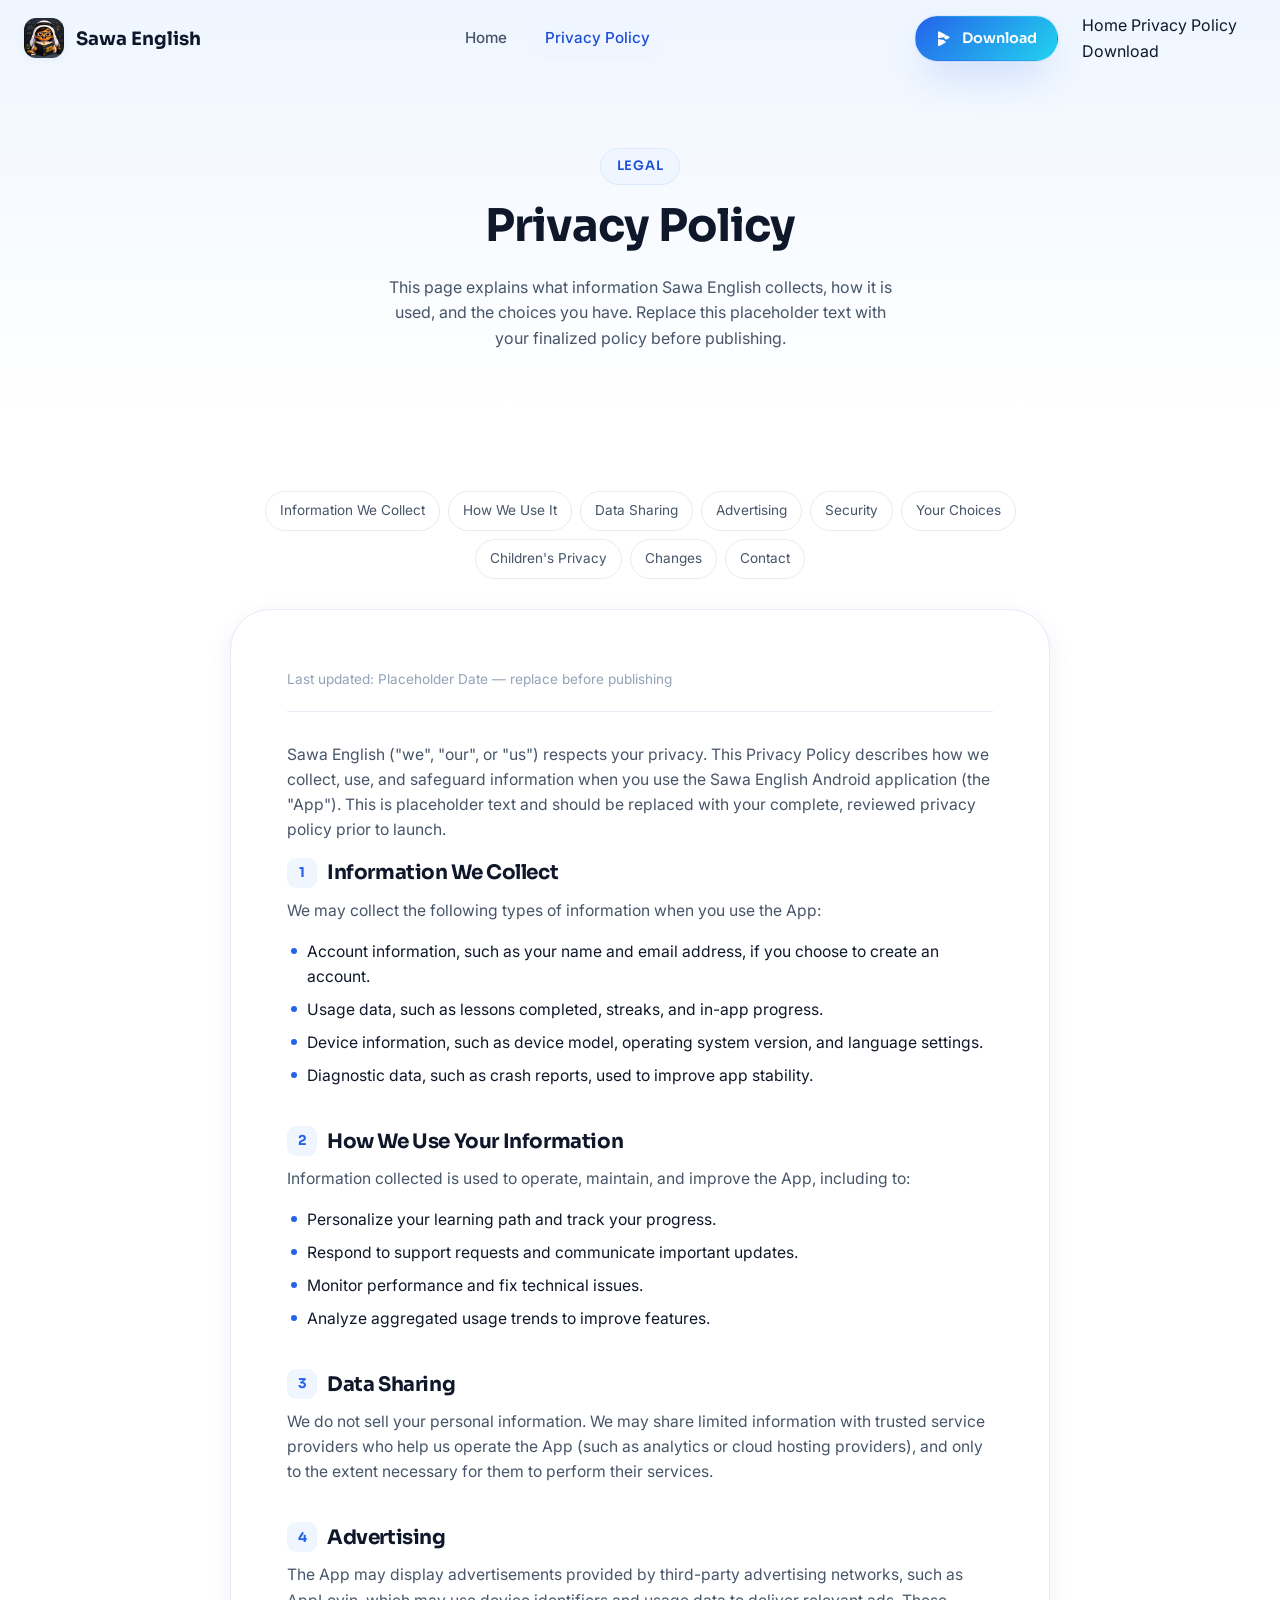
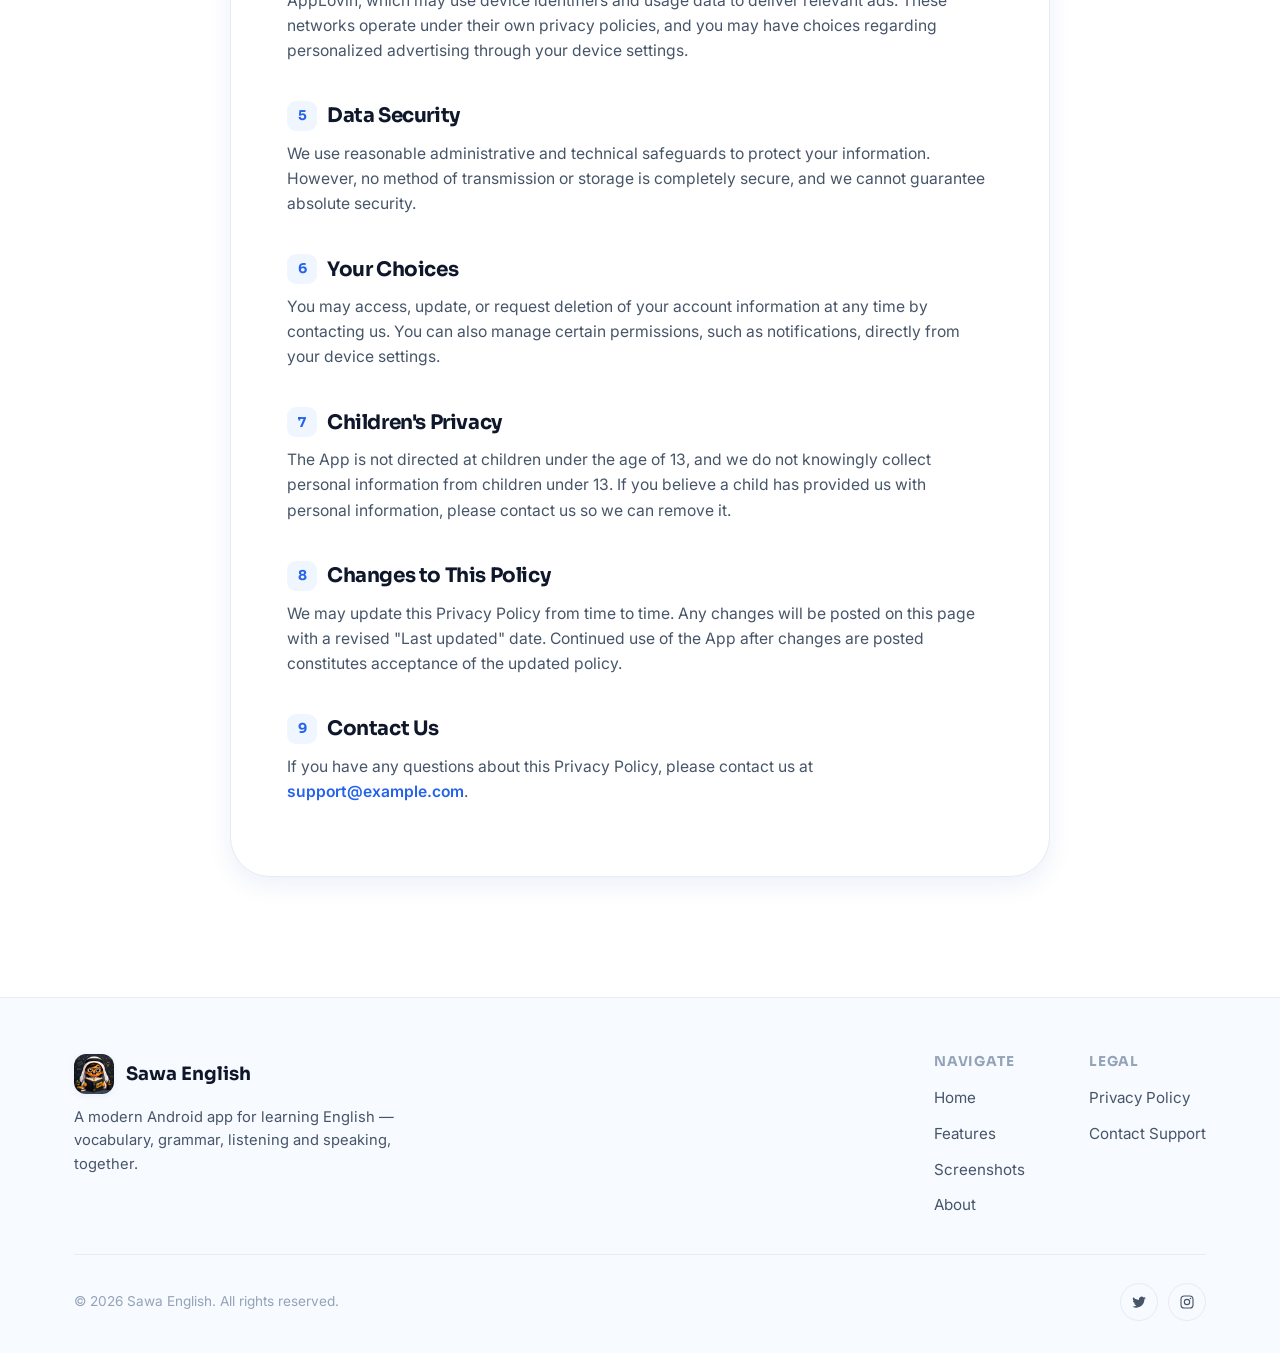
==== privacy.html @ 8df4714d "Updated Sawa" ====
<!DOCTYPE html>
<html lang="en">
<head>
  <meta charset="UTF-8">
  <meta name="viewport" content="width=device-width, initial-scale=1.0">
  <title>Privacy Policy — Sawa English</title>
  <meta name="description" content="Read the Sawa English privacy policy to learn how we collect, use, and protect your data.">
  <meta name="theme-color" content="#2563eb">

  <meta property="og:type" content="website">
  <meta property="og:title" content="Privacy Policy — Sawa English">
  <meta property="og:description" content="Read the Sawa English privacy policy to learn how we collect, use, and protect your data.">
  <meta property="og:image" content="assets/images/logo.png">

  <link rel="icon" href="assets/images/logo-64.png" type="image/png">
  <link rel="canonical" href="privacy.html">

  <link rel="preconnect" href="https://fonts.googleapis.com">
  <link rel="preconnect" href="https://fonts.gstatic.com" crossorigin>
  <link href="https://fonts.googleapis.com/css2?family=Sora:wght@600;700;800&family=Inter:wght@400;500;600;700&display=swap" rel="stylesheet">

  <link rel="stylesheet" href="css/style.css">
</head>
<body>

  <!-- ============ NAVBAR ============ -->
  <header class="navbar" id="navbar">
    <div class="container nav-inner">
      <a href="index.html" class="brand">
        <img src="assets/images/logo.png" alt="Sawa English logo">
        <span>Sawa English</span>
      </a>

      <nav class="nav-links" aria-label="Primary">
        <a href="index.html">Home</a>
        <a href="privacy.html" class="active-link">Privacy Policy</a>
      </nav>

      <div class="nav-cta">
        <a href="index.html#download" class="btn btn-primary btn-small">
          <svg width="16" height="16" viewBox="0 0 24 24" fill="none"><path d="M3 12.5v-9A1.5 1.5 0 0 1 5.2 2.1l9.8 5.4-3.4 3.4-8.6 1.6Z" fill="currentColor"/><path d="M3 13.5v9A1.5 1.5 0 0 0 5.2 23.9l9.8-5.4-3.4-3.4-8.6-1.6Z" fill="currentColor"/><path d="m15 8-3.4 3.4 3.4 3.4 4.4-2.4a1.5 1.5 0 0 0 0-2.6L15 8Z" fill="currentColor"/></svg>
          <span class="btn-text-full">Download</span>
        </a>
        <button class="nav-toggle" id="navToggle" aria-label="Toggle menu" aria-expanded="false" aria-controls="navDrawer">
          <span></span><span></span><span></span>
        </button>
      </div>
    </div>
    <div class="nav-drawer" id="navDrawer">
      <a href="index.html">Home</a>
      <a href="privacy.html">Privacy Policy</a>
      <a href="index.html#download">Download</a>
    </div>
  </header>

  <main>
    <!-- ============ PAGE HEADER ============ -->
    <section class="page-header">
      <div class="container">
        <span class="eyebrow">Legal</span>
        <h1>Privacy Policy</h1>
        <p>This page explains what information Sawa English collects, how it is used, and the choices you have. Replace this placeholder text with your finalized policy before publishing.</p>
      </div>
    </section>

    <!-- ============ LEGAL CONTENT ============ -->
    <section class="legal">
      <div class="container">

        <nav class="legal-toc" aria-label="Policy sections">
          <a href="#information-we-collect">Information We Collect</a>
          <a href="#how-we-use">How We Use It</a>
          <a href="#sharing">Data Sharing</a>
          <a href="#advertising">Advertising</a>
          <a href="#security">Security</a>
          <a href="#your-choices">Your Choices</a>
          <a href="#children">Children's Privacy</a>
          <a href="#changes">Changes</a>
          <a href="#contact-us">Contact</a>
        </nav>

        <div class="legal-card reveal">
          <span class="updated">Last updated: Placeholder Date — replace before publishing</span>

          <p>
            Sawa English ("we", "our", or "us") respects your privacy. This Privacy Policy describes
            how we collect, use, and safeguard information when you use the Sawa English Android
            application (the "App"). This is placeholder text and should be replaced with your
            complete, reviewed privacy policy prior to launch.
          </p>

          <h2 id="information-we-collect"><span class="num">1</span> Information We Collect</h2>
          <p>We may collect the following types of information when you use the App:</p>
          <ul>
            <li>Account information, such as your name and email address, if you choose to create an account.</li>
            <li>Usage data, such as lessons completed, streaks, and in-app progress.</li>
            <li>Device information, such as device model, operating system version, and language settings.</li>
            <li>Diagnostic data, such as crash reports, used to improve app stability.</li>
          </ul>

          <h2 id="how-we-use"><span class="num">2</span> How We Use Your Information</h2>
          <p>Information collected is used to operate, maintain, and improve the App, including to:</p>
          <ul>
            <li>Personalize your learning path and track your progress.</li>
            <li>Respond to support requests and communicate important updates.</li>
            <li>Monitor performance and fix technical issues.</li>
            <li>Analyze aggregated usage trends to improve features.</li>
          </ul>

          <h2 id="sharing"><span class="num">3</span> Data Sharing</h2>
          <p>
            We do not sell your personal information. We may share limited information with trusted
            service providers who help us operate the App (such as analytics or cloud hosting
            providers), and only to the extent necessary for them to perform their services.
          </p>

          <h2 id="advertising"><span class="num">4</span> Advertising</h2>
          <p>
            The App may display advertisements provided by third-party advertising networks, such as
            AppLovin, which may use device identifiers and usage data to deliver relevant ads. These
            networks operate under their own privacy policies, and you may have choices regarding
            personalized advertising through your device settings.
          </p>

          <h2 id="security"><span class="num">5</span> Data Security</h2>
          <p>
            We use reasonable administrative and technical safeguards to protect your information.
            However, no method of transmission or storage is completely secure, and we cannot
            guarantee absolute security.
          </p>

          <h2 id="your-choices"><span class="num">6</span> Your Choices</h2>
          <p>
            You may access, update, or request deletion of your account information at any time by
            contacting us. You can also manage certain permissions, such as notifications, directly
            from your device settings.
          </p>

          <h2 id="children"><span class="num">7</span> Children's Privacy</h2>
          <p>
            The App is not directed at children under the age of 13, and we do not knowingly collect
            personal information from children under 13. If you believe a child has provided us with
            personal information, please contact us so we can remove it.
          </p>

          <h2 id="changes"><span class="num">8</span> Changes to This Policy</h2>
          <p>
            We may update this Privacy Policy from time to time. Any changes will be posted on this
            page with a revised "Last updated" date. Continued use of the App after changes are
            posted constitutes acceptance of the updated policy.
          </p>

          <h2 id="contact-us"><span class="num">9</span> Contact Us</h2>
          <p>
            If you have any questions about this Privacy Policy, please contact us at
            <a href="mailto:support@example.com" style="color:var(--color-primary); font-weight:600;">support@example.com</a>.
          </p>
        </div>
      </div>
    </section>
  </main>

  <!-- ============ FOOTER ============ -->
  <footer class="site-footer">
    <div class="container">
      <div class="footer-top">
        <div class="footer-brand">
          <a href="index.html" class="brand">
            <img src="assets/images/logo.png" alt="Sawa English logo">
            <span>Sawa English</span>
          </a>
          <p>A modern Android app for learning English — vocabulary, grammar, listening and speaking, together.</p>
        </div>

        <div class="footer-cols">
          <div class="footer-col">
            <h4>Navigate</h4>
            <ul>
              <li><a href="index.html#home">Home</a></li>
              <li><a href="index.html#features">Features</a></li>
              <li><a href="index.html#screenshots">Screenshots</a></li>
              <li><a href="index.html#about">About</a></li>
            </ul>
          </div>
          <div class="footer-col">
            <h4>Legal</h4>
            <ul>
              <li><a href="privacy.html">Privacy Policy</a></li>
              <li><a href="mailto:support@example.com">Contact Support</a></li>
            </ul>
          </div>
        </div>
      </div>

      <div class="footer-bottom">
        <span>&copy; <span id="year">2026</span> Sawa English. All rights reserved.</span>
        <div class="footer-social" aria-label="Social links">
          <a href="#" aria-label="Twitter / X">
            <svg width="16" height="16" viewBox="0 0 24 24" fill="none"><path d="M22 5.9c-.7.3-1.5.6-2.3.7.8-.5 1.5-1.3 1.8-2.3-.8.5-1.7.8-2.6 1a4.1 4.1 0 0 0-7 3.7A11.7 11.7 0 0 1 3.4 4.8a4.1 4.1 0 0 0 1.3 5.5c-.6 0-1.3-.2-1.8-.5v.1c0 2 1.4 3.6 3.3 4a4.1 4.1 0 0 1-1.9.1c.5 1.6 2.1 2.8 3.9 2.8A8.2 8.2 0 0 1 2 18.6a11.6 11.6 0 0 0 6.3 1.9c7.5 0 11.7-6.3 11.7-11.7v-.5c.8-.6 1.5-1.3 2-2.1Z" fill="currentColor"/></svg>
          </a>
          <a href="#" aria-label="Instagram">
            <svg width="16" height="16" viewBox="0 0 24 24" fill="none"><rect x="3" y="3" width="18" height="18" rx="5" stroke="currentColor" stroke-width="1.7"/><circle cx="12" cy="12" r="4" stroke="currentColor" stroke-width="1.7"/><circle cx="17.2" cy="6.8" r="1.1" fill="currentColor"/></svg>
          </a>
        </div>
      </div>
    </div>
  </footer>

  <script src="js/main.js"></script>
</body>
</html>
---- css/style.css ----
/* ==========================================================================
   Sawa English — Stylesheet
   Design tokens: soft-blue SaaS palette, Sora (display) + Inter (body)
   ========================================================================== */

:root {
  /* Color tokens */
  --color-bg: #ffffff;
  --color-bg-soft: #f7faff;
  --color-ink: #0f172a;
  --color-ink-soft: #475569;
  --color-ink-faint: #94a3b8;
  --color-primary: #2563eb;
  --color-primary-dark: #1d4ed8;
  --color-primary-light: #60a5fa;
  --color-accent: #22d3ee;
  --color-accent-violet: #6366f1;
  --color-blue-50: #eff6ff;
  --color-blue-100: #dbeafe;
  --color-border: #e6ebf5;
  --color-white: #ffffff;

  --gradient-primary: linear-gradient(135deg, #2563eb 0%, #22d3ee 100%);
  --gradient-soft: linear-gradient(180deg, #eff6ff 0%, #ffffff 100%);
  --gradient-text: linear-gradient(135deg, #1d4ed8 0%, #0ea5e9 60%, #22d3ee 100%);

  /* Elevation */
  --shadow-sm: 0 2px 8px rgba(15, 23, 42, 0.05);
  --shadow-md: 0 8px 24px rgba(30, 64, 175, 0.08);
  --shadow-lg: 0 24px 48px -12px rgba(30, 64, 175, 0.18);
  --shadow-glow: 0 0 0 1px rgba(37, 99, 235, 0.08), 0 20px 40px -10px rgba(37, 99, 235, 0.25);

  /* Radius */
  --radius-sm: 10px;
  --radius-md: 18px;
  --radius-lg: 28px;
  --radius-xl: 40px;
  --radius-full: 999px;

  /* Type */
  --font-display: "Sora", "Segoe UI", sans-serif;
  --font-body: "Inter", "Segoe UI", sans-serif;

  /* Layout */
  --container: 1180px;
  --nav-height: 78px;
  --transition-fast: 180ms cubic-bezier(0.4, 0, 0.2, 1);
  --transition-med: 320ms cubic-bezier(0.4, 0, 0.2, 1);
}

/* ------------------------- Reset & base ------------------------- */
*, *::before, *::after { box-sizing: border-box; }
html { scroll-behavior: smooth; }

@media (prefers-reduced-motion: reduce) {
  html { scroll-behavior: auto; }
  *, *::before, *::after {
    animation-duration: 0.001ms !important;
    animation-iteration-count: 1 !important;
    transition-duration: 0.001ms !important;
    scroll-behavior: auto !important;
  }
}

body {
  margin: 0;
  font-family: var(--font-body);
  color: var(--color-ink);
  background: var(--color-bg);
  -webkit-font-smoothing: antialiased;
  text-rendering: optimizeLegibility;
  line-height: 1.6;
}

h1, h2, h3, h4 {
  font-family: var(--font-display);
  color: var(--color-ink);
  line-height: 1.15;
  margin: 0 0 0.5em;
  letter-spacing: -0.02em;
}

p { margin: 0 0 1em; color: var(--color-ink-soft); }

a { color: inherit; text-decoration: none; }

img { max-width: 100%; display: block; }

ul { margin: 0; padding: 0; list-style: none; }

button { font-family: inherit; cursor: pointer; }

section { position: relative; }

:focus-visible {
  outline: 3px solid var(--color-primary);
  outline-offset: 3px;
  border-radius: 6px;
}

.container {
  width: 100%;
  max-width: var(--container);
  margin: 0 auto;
  padding: 0 24px;
}

.eyebrow {
  display: inline-flex;
  align-items: center;
  gap: 8px;
  font-family: var(--font-display);
  font-size: 13px;
  font-weight: 600;
  letter-spacing: 0.06em;
  text-transform: uppercase;
  color: var(--color-primary-dark);
  background: var(--color-blue-50);
  border: 1px solid var(--color-blue-100);
  padding: 7px 16px;
  border-radius: var(--radius-full);
}

.section-head {
  max-width: 620px;
  margin: 0 auto 56px;
  text-align: center;
}

.section-head h2 {
  font-size: clamp(1.9rem, 3vw, 2.5rem);
  margin-top: 14px;
}

.section-head p {
  font-size: 1.05rem;
  margin-top: 14px;
}

/* ------------------------- Buttons ------------------------- */
.btn {
  display: inline-flex;
  align-items: center;
  justify-content: center;
  gap: 10px;
  font-family: var(--font-display);
  font-weight: 600;
  font-size: 0.98rem;
  padding: 14px 26px;
  border-radius: var(--radius-full);
  border: 1px solid transparent;
  transition: transform var(--transition-fast), box-shadow var(--transition-fast), background var(--transition-fast), border-color var(--transition-fast);
  white-space: nowrap;
}

.btn svg { flex-shrink: 0; }

.btn-primary {
  background: var(--gradient-primary);
  color: #fff;
  box-shadow: var(--shadow-glow);
}
.btn-primary:hover { transform: translateY(-2px); box-shadow: 0 26px 44px -12px rgba(37, 99, 235, 0.38); }
.btn-primary:active { transform: translateY(0); }

.btn-ghost {
  background: rgba(255, 255, 255, 0.6);
  backdrop-filter: blur(10px);
  color: var(--color-ink);
  border-color: var(--color-border);
}
.btn-ghost:hover { border-color: var(--color-primary-light); background: var(--color-blue-50); transform: translateY(-2px); }

.btn-small { padding: 10px 20px; font-size: 0.9rem; }

.btn-block { width: 100%; }

/* ------------------------- Navbar ------------------------- */
.navbar {
  position: fixed;
  top: 0;
  left: 0;
  right: 0;
  z-index: 100;
  height: var(--nav-height);
  display: flex;
  align-items: center;
  transition: background var(--transition-med), box-shadow var(--transition-med), border-color var(--transition-med);
  border-bottom: 1px solid transparent;
}

.navbar::before {
  content: "";
  position: absolute;
  inset: 0;
  background: rgba(255, 255, 255, 0.7);
  backdrop-filter: blur(16px) saturate(160%);
  -webkit-backdrop-filter: blur(16px) saturate(160%);
  opacity: 0;
  transition: opacity var(--transition-med);
  z-index: -1;
}

.navbar.is-scrolled::before { opacity: 1; }
.navbar.is-scrolled { border-color: var(--color-border); box-shadow: var(--shadow-sm); }

.nav-inner {
  display: flex;
  align-items: center;
  justify-content: space-between;
  width: 100%;
}

.brand {
  display: flex;
  align-items: center;
  gap: 12px;
  font-family: var(--font-display);
  font-weight: 700;
  font-size: 1.15rem;
  color: var(--color-ink);
}

.brand img {
  width: 40px;
  height: 40px;
  border-radius: 12px;
  box-shadow: var(--shadow-sm);
}

.nav-links {
  display: flex;
  align-items: center;
  gap: 6px;
}

.nav-links a:not(.btn) {
  padding: 10px 16px;
  border-radius: var(--radius-full);
  font-weight: 500;
  font-size: 0.95rem;
  color: var(--color-ink-soft);
  transition: background var(--transition-fast), color var(--transition-fast);
}

.nav-links a:not(.btn):hover { background: var(--color-blue-50); color: var(--color-primary-dark); }
.nav-links a.active-link { color: var(--color-primary-dark); background: var(--color-blue-50); }

.nav-cta { display: flex; align-items: center; gap: 8px; }

.nav-toggle {
  display: none;
  width: 42px;
  height: 42px;
  border-radius: var(--radius-sm);
  border: 1px solid var(--color-border);
  background: #fff;
  align-items: center;
  justify-content: center;
  flex-direction: column;
  gap: 5px;
}
.nav-toggle span {
  width: 20px;
  height: 2px;
  background: var(--color-ink);
  border-radius: 2px;
  transition: transform var(--transition-fast), opacity var(--transition-fast);
}
.nav-toggle.is-open span:nth-child(1) { transform: translateY(7px) rotate(45deg); }
.nav-toggle.is-open span:nth-child(2) { opacity: 0; }
.nav-toggle.is-open span:nth-child(3) { transform: translateY(-7px) rotate(-45deg); }

/* ------------------------- Hero ------------------------- */
.hero {
  padding: calc(var(--nav-height) + 90px) 0 100px;
  overflow: hidden;
  background: var(--gradient-soft);
  position: relative;
}

.hero::before {
  content: "";
  position: absolute;
  width: 640px;
  height: 640px;
  border-radius: 50%;
  background: radial-gradient(circle at 30% 30%, rgba(37, 99, 235, 0.16), rgba(34, 211, 238, 0.05) 60%, transparent 70%);
  top: -220px;
  right: -160px;
  filter: blur(10px);
  pointer-events: none;
}

.hero-grid {
  display: grid;
  grid-template-columns: 1.05fr 0.95fr;
  gap: 48px;
  align-items: center;
}

.hero-copy h1 {
  font-size: clamp(2.4rem, 4.4vw, 3.6rem);
  margin-bottom: 22px;
}

.hero-copy .gradient-word {
  background: var(--gradient-text);
  -webkit-background-clip: text;
  background-clip: text;
  color: transparent;
}

.hero-copy p.lead {
  font-size: 1.15rem;
  max-width: 480px;
  margin-bottom: 34px;
}

.hero-actions {
  display: flex;
  flex-wrap: wrap;
  gap: 14px;
  margin-bottom: 42px;
}

.hero-trust {
  display: flex;
  align-items: center;
  gap: 18px;
  flex-wrap: wrap;
}

.stars {
  color: #f59e0b;
  letter-spacing: 2px;
  font-size: 1rem;
}

.hero-trust .trust-text {
  font-size: 0.9rem;
  color: var(--color-ink-faint);
}

.hero-trust .trust-text strong { color: var(--color-ink); }

/* Phone showcase */
.hero-visual {
  position: relative;
  display: flex;
  justify-content: center;
  align-items: center;
}

.phone-stage {
  position: relative;
  width: 100%;
  max-width: 340px;
}

.phone-stage img.phone-img {
  width: 100%;
  filter: drop-shadow(0 40px 60px rgba(30, 64, 175, 0.28));
  animation: float 6s ease-in-out infinite;
}

@keyframes float {
  0%, 100% { transform: translateY(0px) rotate(-2deg); }
  50% { transform: translateY(-16px) rotate(0deg); }
}

.glass-card {
  position: absolute;
  background: rgba(255, 255, 255, 0.65);
  backdrop-filter: blur(14px) saturate(180%);
  -webkit-backdrop-filter: blur(14px) saturate(180%);
  border: 1px solid rgba(255, 255, 255, 0.6);
  border-radius: var(--radius-md);
  box-shadow: var(--shadow-lg);
  padding: 14px 18px;
  display: flex;
  align-items: center;
  gap: 12px;
  animation: floatSoft 5s ease-in-out infinite;
}

.glass-card .g-icon {
  width: 38px;
  height: 38px;
  border-radius: 12px;
  display: flex;
  align-items: center;
  justify-content: center;
  background: var(--gradient-primary);
  color: #fff;
  flex-shrink: 0;
}

.glass-card .g-title { font-family: var(--font-display); font-weight: 700; font-size: 0.95rem; color: var(--color-ink); }
.glass-card .g-sub { font-size: 0.78rem; color: var(--color-ink-faint); }

.card-streak { top: 6%; left: -12%; animation-delay: 0.4s; }
.card-progress { bottom: 10%; right: -14%; animation-delay: 1.1s; }
.card-together { top: 46%; left: -20%; animation-delay: 0.8s; display: none; }

@keyframes floatSoft {
  0%, 100% { transform: translateY(0px); }
  50% { transform: translateY(-10px); }
}

/* ------------------------- Logos strip (advertising credibility) ------------------------- */
.strip {
  padding: 30px 0;
  border-top: 1px solid var(--color-border);
  border-bottom: 1px solid var(--color-border);
}
.strip-inner {
  display: flex;
  justify-content: space-between;
  align-items: center;
  flex-wrap: wrap;
  gap: 20px;
  color: var(--color-ink-faint);
  font-family: var(--font-display);
  font-weight: 600;
  letter-spacing: 0.03em;
  font-size: 0.85rem;
}

/* ------------------------- Features ------------------------- */
.features { padding: 120px 0; }

.feature-grid {
  display: grid;
  grid-template-columns: repeat(4, 1fr);
  gap: 22px;
}

.feature-card {
  background: #fff;
  border: 1px solid var(--color-border);
  border-radius: var(--radius-lg);
  padding: 32px 26px;
  transition: transform var(--transition-med), box-shadow var(--transition-med), border-color var(--transition-med);
  position: relative;
  overflow: hidden;
}

.feature-card::after {
  content: "";
  position: absolute;
  inset: 0;
  background: var(--gradient-soft);
  opacity: 0;
  transition: opacity var(--transition-med);
  z-index: -1;
}

.feature-card:hover {
  transform: translateY(-8px);
  box-shadow: var(--shadow-lg);
  border-color: transparent;
}
.feature-card:hover::after { opacity: 1; }

.feature-icon {
  width: 56px;
  height: 56px;
  border-radius: 16px;
  background: var(--gradient-primary);
  display: flex;
  align-items: center;
  justify-content: center;
  color: #fff;
  margin-bottom: 22px;
  box-shadow: var(--shadow-md);
}

.feature-card h3 {
  font-size: 1.15rem;
  margin-bottom: 8px;
}

.feature-card p { font-size: 0.95rem; margin-bottom: 0; }

/* ------------------------- Screenshots ------------------------- */
.screens {
  padding: 120px 0;
  background: var(--color-bg-soft);
  position: relative;
}

.screens-track {
  display: grid;
  grid-template-columns: repeat(4, 1fr);
  gap: 24px;
}

.screen-frame {
  border-radius: var(--radius-lg);
  overflow: hidden;
  background: #0f172a;
  padding: 10px;
  box-shadow: var(--shadow-md);
  transition: transform var(--transition-med), box-shadow var(--transition-med);
}

.screen-frame:hover {
  transform: translateY(-10px) scale(1.02);
  box-shadow: var(--shadow-lg);
}

.screen-frame img {
  border-radius: calc(var(--radius-lg) - 8px);
  width: 100%;
}

.screen-caption {
  text-align: center;
  margin-top: 14px;
  font-family: var(--font-display);
  font-weight: 600;
  font-size: 0.95rem;
  color: var(--color-ink-soft);
}

/* ------------------------- About ------------------------- */
.about { padding: 120px 0; }

.about-grid {
  display: grid;
  grid-template-columns: 0.9fr 1.1fr;
  gap: 60px;
  align-items: center;
}

.about-visual {
  border-radius: var(--radius-xl);
  background: var(--gradient-primary);
  padding: 3px;
  box-shadow: var(--shadow-lg);
}

.about-visual-inner {
  background: #fff;
  border-radius: calc(var(--radius-xl) - 3px);
  padding: 46px;
  height: 100%;
}

.stat-row {
  display: grid;
  grid-template-columns: 1fr 1fr;
  gap: 28px;
  margin-top: 8px;
}

.stat-row .stat h3 {
  font-size: 2.1rem;
  background: var(--gradient-text);
  -webkit-background-clip: text;
  background-clip: text;
  color: transparent;
  margin-bottom: 2px;
}

.stat-row .stat p { font-size: 0.85rem; color: var(--color-ink-faint); margin: 0; }

.about-copy h2 { font-size: clamp(1.9rem, 3vw, 2.4rem); }

.about-copy p { font-size: 1.02rem; }

.about-list { margin-top: 22px; display: grid; gap: 14px; }

.about-list li {
  display: flex;
  align-items: flex-start;
  gap: 12px;
  font-size: 0.98rem;
  color: var(--color-ink-soft);
}

.about-list .check {
  width: 24px;
  height: 24px;
  flex-shrink: 0;
  border-radius: 50%;
  background: var(--color-blue-50);
  color: var(--color-primary);
  display: flex;
  align-items: center;
  justify-content: center;
}

/* ------------------------- CTA banner ------------------------- */
.cta-banner {
  margin: 0 24px 120px;
  max-width: calc(var(--container) - 0px);
  margin-left: auto;
  margin-right: auto;
}

.cta-inner {
  background: linear-gradient(135deg, #1e3a8a 0%, #2563eb 45%, #06b6d4 100%);
  border-radius: var(--radius-xl);
  padding: 70px 50px;
  text-align: center;
  color: #fff;
  position: relative;
  overflow: hidden;
  box-shadow: var(--shadow-lg);
}

.cta-inner::before {
  content: "";
  position: absolute;
  width: 380px;
  height: 380px;
  border-radius: 50%;
  background: radial-gradient(circle, rgba(255,255,255,0.16), transparent 70%);
  top: -140px;
  left: -80px;
}

.cta-inner h2 { color: #fff; font-size: clamp(1.8rem, 3vw, 2.3rem); }
.cta-inner p { color: rgba(255,255,255,0.85); max-width: 480px; margin: 14px auto 30px; }

.cta-inner .btn-ghost {
  background: rgba(255,255,255,0.12);
  color: #fff;
  border-color: rgba(255,255,255,0.35);
}
.cta-inner .btn-ghost:hover { background: rgba(255,255,255,0.22); }

.cta-inner .btn-primary {
  background: #fff;
  color: var(--color-primary-dark);
  box-shadow: 0 20px 40px -12px rgba(0,0,0,0.35);
}
.cta-inner .btn-primary:hover { box-shadow: 0 26px 48px -12px rgba(0,0,0,0.4); }

.cta-actions { display: flex; justify-content: center; gap: 14px; flex-wrap: wrap; position: relative; z-index: 1; }

/* ------------------------- Contact ------------------------- */
.contact { padding: 0 0 120px; }

.contact-card {
  max-width: 640px;
  margin: 0 auto;
  background: #fff;
  border: 1px solid var(--color-border);
  border-radius: var(--radius-xl);
  padding: 48px;
  text-align: center;
  box-shadow: var(--shadow-md);
}

.contact-card .feature-icon { margin: 0 auto 20px; }

.contact-email {
  display: inline-flex;
  align-items: center;
  gap: 10px;
  margin-top: 18px;
  padding: 14px 24px;
  border-radius: var(--radius-full);
  background: var(--color-blue-50);
  color: var(--color-primary-dark);
  font-weight: 600;
  font-family: var(--font-display);
  transition: background var(--transition-fast), transform var(--transition-fast);
}
.contact-email:hover { background: var(--color-blue-100); transform: translateY(-2px); }

/* ------------------------- Footer ------------------------- */
.site-footer {
  border-top: 1px solid var(--color-border);
  padding: 56px 0 32px;
  background: var(--color-bg-soft);
}

.footer-top {
  display: flex;
  justify-content: space-between;
  align-items: flex-start;
  flex-wrap: wrap;
  gap: 40px;
  padding-bottom: 36px;
}

.footer-brand .brand { margin-bottom: 12px; }
.footer-brand p { max-width: 320px; font-size: 0.92rem; }

.footer-cols { display: flex; gap: 64px; flex-wrap: wrap; }

.footer-col h4 {
  font-size: 0.85rem;
  text-transform: uppercase;
  letter-spacing: 0.06em;
  color: var(--color-ink-faint);
  margin-bottom: 16px;
}

.footer-col ul { display: grid; gap: 10px; }

.footer-col a {
  font-size: 0.95rem;
  color: var(--color-ink-soft);
  transition: color var(--transition-fast);
}
.footer-col a:hover { color: var(--color-primary-dark); }

.footer-bottom {
  padding-top: 28px;
  border-top: 1px solid var(--color-border);
  display: flex;
  justify-content: space-between;
  align-items: center;
  flex-wrap: wrap;
  gap: 12px;
  font-size: 0.85rem;
  color: var(--color-ink-faint);
}

.footer-social { display: flex; gap: 10px; }
.footer-social a {
  width: 38px;
  height: 38px;
  border-radius: 50%;
  border: 1px solid var(--color-border);
  display: flex;
  align-items: center;
  justify-content: center;
  color: var(--color-ink-soft);
  transition: background var(--transition-fast), color var(--transition-fast), border-color var(--transition-fast);
}
.footer-social a:hover { background: var(--color-primary); border-color: var(--color-primary); color: #fff; }

/* ------------------------- Privacy page ------------------------- */
.page-header {
  padding: calc(var(--nav-height) + 70px) 0 60px;
  text-align: center;
  background: var(--gradient-soft);
}

.page-header .eyebrow { margin-bottom: 16px; }
.page-header h1 { font-size: clamp(2rem, 3.6vw, 2.8rem); }
.page-header p { max-width: 520px; margin: 14px auto 0; }

.legal {
  padding: 80px 0 120px;
}

.legal-card {
  max-width: 820px;
  margin: 0 auto;
  background: #fff;
  border: 1px solid var(--color-border);
  border-radius: var(--radius-xl);
  padding: 56px;
  box-shadow: var(--shadow-md);
}

.legal-card .updated {
  display: inline-block;
  font-size: 0.85rem;
  color: var(--color-ink-faint);
  margin-bottom: 30px;
  padding-bottom: 20px;
  border-bottom: 1px solid var(--color-border);
  width: 100%;
}

.legal-card h2 {
  font-size: 1.25rem;
  margin-top: 38px;
  display: flex;
  align-items: center;
  gap: 10px;
}

.legal-card h2 .num {
  font-family: var(--font-display);
  font-size: 0.85rem;
  color: var(--color-primary);
  background: var(--color-blue-50);
  width: 30px;
  height: 30px;
  border-radius: 9px;
  display: inline-flex;
  align-items: center;
  justify-content: center;
  flex-shrink: 0;
}

.legal-card h2:first-of-type { margin-top: 0; }

.legal-card p, .legal-card li { font-size: 0.98rem; }

.legal-card ul { margin: 12px 0 12px 4px; display: grid; gap: 8px; }
.legal-card ul li { display: flex; gap: 10px; }
.legal-card ul li::before {
  content: "";
  width: 6px;
  height: 6px;
  border-radius: 50%;
  background: var(--color-primary);
  margin-top: 9px;
  flex-shrink: 0;
}

.legal-toc {
  max-width: 820px;
  margin: 0 auto 30px;
  display: flex;
  flex-wrap: wrap;
  gap: 8px;
  justify-content: center;
}
.legal-toc a {
  font-size: 0.85rem;
  padding: 8px 14px;
  border-radius: var(--radius-full);
  background: #fff;
  border: 1px solid var(--color-border);
  color: var(--color-ink-soft);
  transition: all var(--transition-fast);
}
.legal-toc a:hover { border-color: var(--color-primary-light); color: var(--color-primary-dark); background: var(--color-blue-50); }

/* ------------------------- Reveal-on-scroll ------------------------- */
.reveal {
  opacity: 0;
  transform: translateY(24px);
  transition: opacity 700ms ease, transform 700ms ease;
}
.reveal.is-visible { opacity: 1; transform: translateY(0); }

/* ------------------------- Responsive ------------------------- */
@media (max-width: 980px) {
  .hero-grid { grid-template-columns: 1fr; }
  .hero-visual { order: -1; }
  .phone-stage { max-width: 280px; margin: 0 auto; }
  .glass-card { display: none; }
  .feature-grid { grid-template-columns: repeat(2, 1fr); }
  .screens-track { grid-template-columns: repeat(2, 1fr); }
  .about-grid { grid-template-columns: 1fr; }
  .about-visual { order: 2; }
  .footer-top { flex-direction: column; }
}

@media (max-width: 720px) {
  :root { --nav-height: 68px; }
  .nav-links { display: none; }
  .nav-toggle { display: flex; }
  .nav-cta .btn span.btn-text-full { display: none; }

  .nav-drawer {
    position: fixed;
    top: var(--nav-height);
    left: 0;
    right: 0;
    background: #fff;
    border-bottom: 1px solid var(--color-border);
    box-shadow: var(--shadow-md);
    padding: 14px 24px 22px;
    display: flex;
    flex-direction: column;
    gap: 4px;
    transform: translateY(-12px);
    opacity: 0;
    pointer-events: none;
    transition: transform var(--transition-med), opacity var(--transition-med);
  }
  .nav-drawer.is-open { transform: translateY(0); opacity: 1; pointer-events: auto; }
  .nav-drawer a { padding: 12px 6px; font-weight: 500; color: var(--color-ink-soft); border-bottom: 1px solid var(--color-border); }
  .nav-drawer a:last-child { border-bottom: none; }

  .hero { padding-top: calc(var(--nav-height) + 60px); }
  .hero-actions { flex-direction: column; align-items: stretch; }
  .hero-actions .btn { width: 100%; }

  .feature-grid { grid-template-columns: 1fr; }
  .screens-track { grid-template-columns: 1fr; max-width: 320px; margin: 0 auto; }
  .cta-inner { padding: 50px 26px; }
  .legal-card { padding: 34px 22px; }
  .footer-cols { gap: 32px; }
  .strip-inner { justify-content: center; gap: 26px; }
}
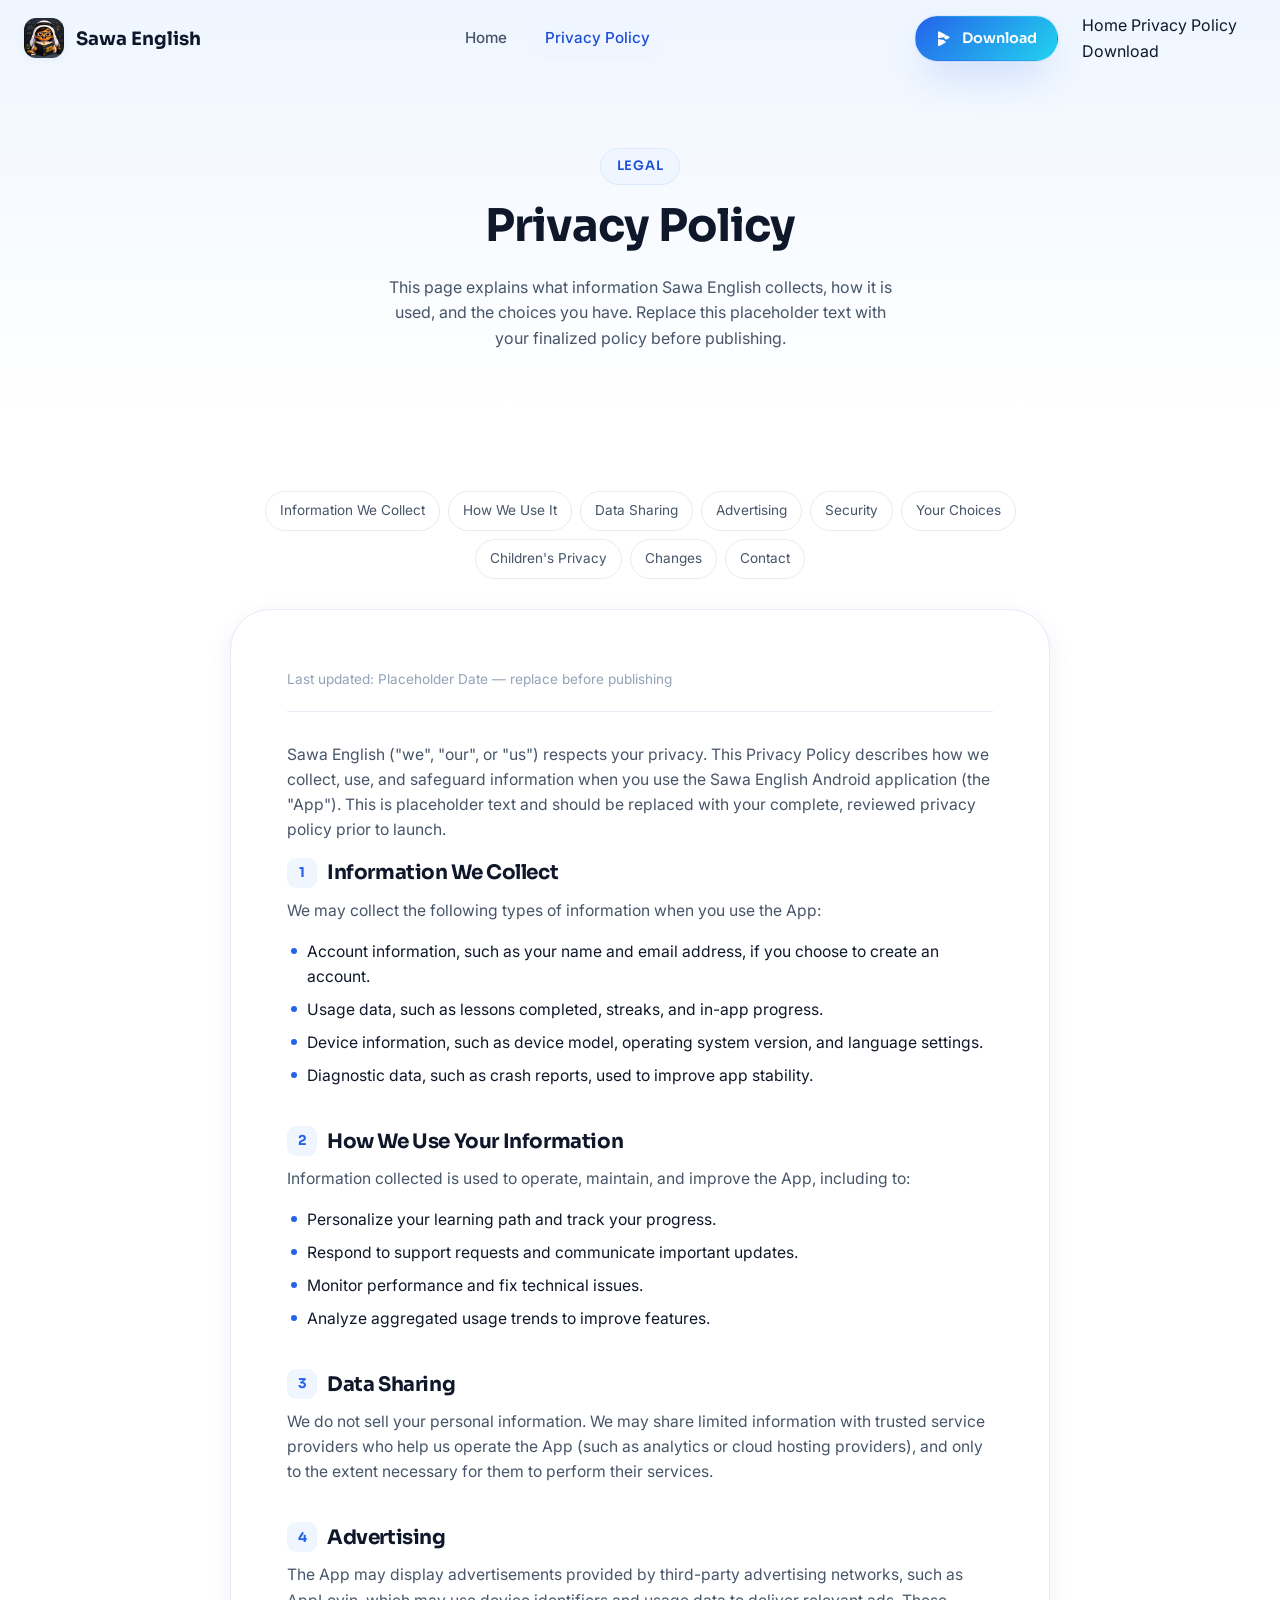
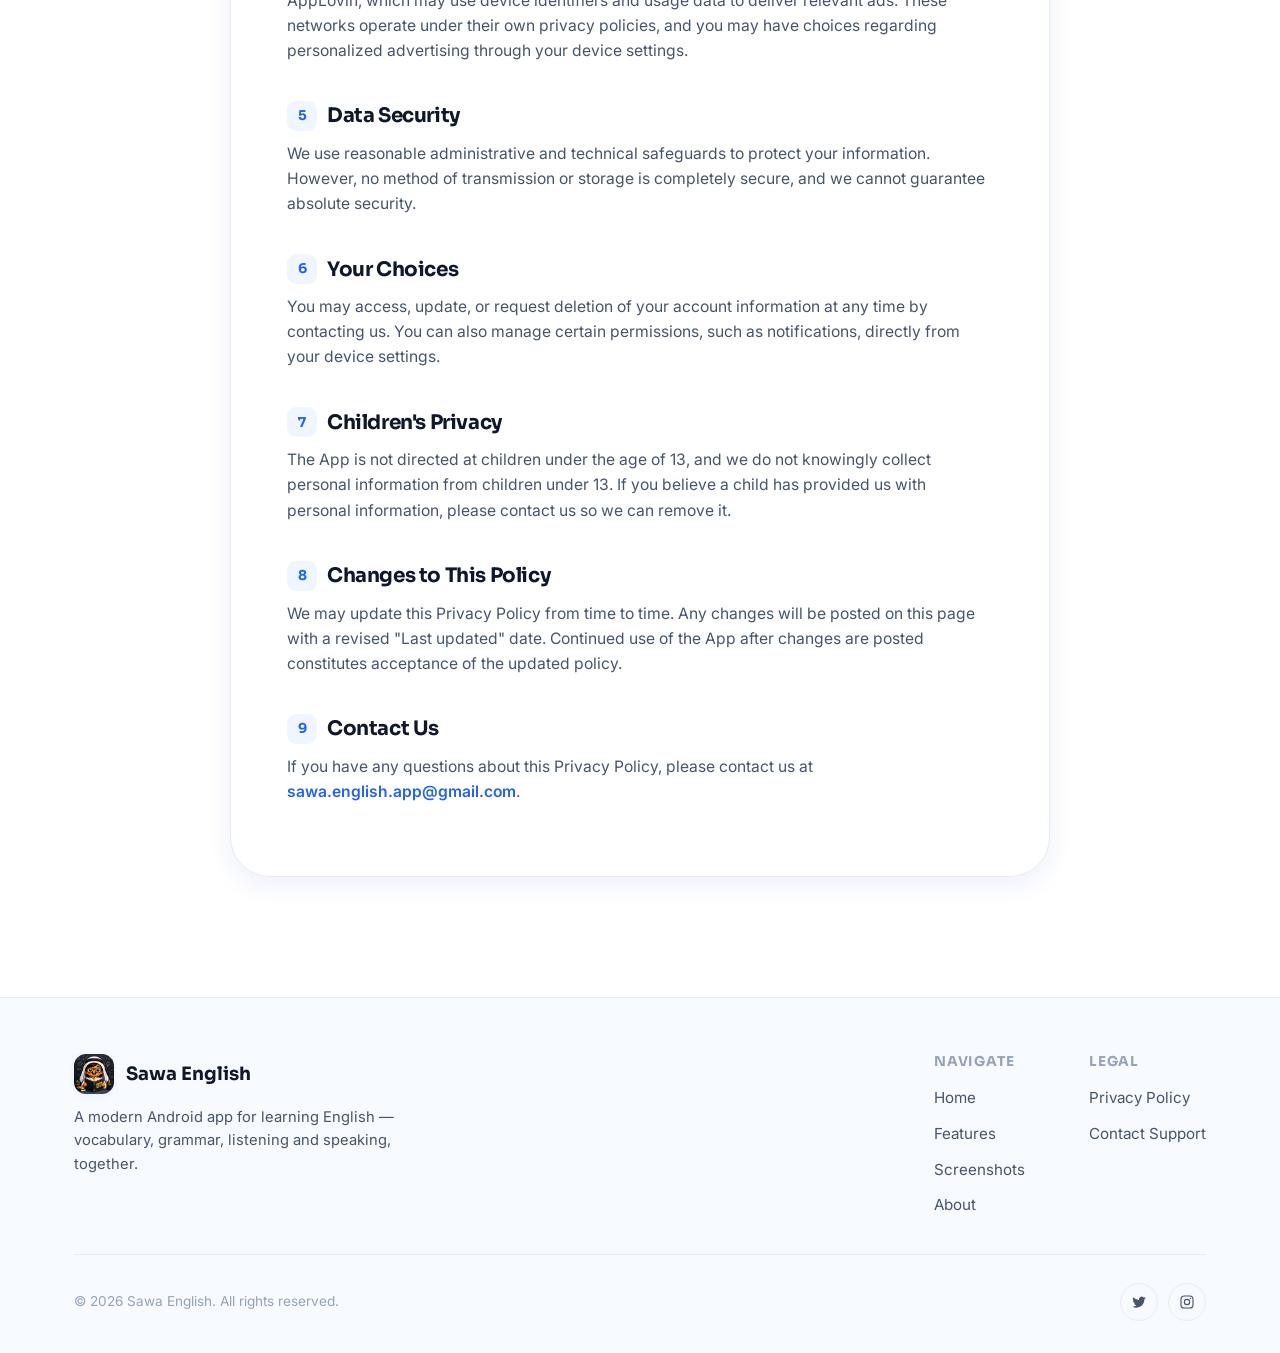
==== commit 54e6237c: "Update privacy.html Update support" ====
--- a/privacy.html
+++ b/privacy.html
@@ -153,7 +153,7 @@
           <h2 id="contact-us"><span class="num">9</span> Contact Us</h2>
           <p>
             If you have any questions about this Privacy Policy, please contact us at
-            <a href="mailto:support@example.com" style="color:var(--color-primary); font-weight:600;">support@example.com</a>.
+            <a href="mailto:sawa.english.app@gmail.com" style="color:var(--color-primary); font-weight:600;">sawa.english.app@gmail.com</a>.
           </p>
         </div>
       </div>
@@ -186,7 +186,7 @@
             <h4>Legal</h4>
             <ul>
               <li><a href="privacy.html">Privacy Policy</a></li>
-              <li><a href="mailto:support@example.com">Contact Support</a></li>
+              <li><a href="mailto:sawa.english.app@gmail.com">Contact Support</a></li>
             </ul>
           </div>
         </div>
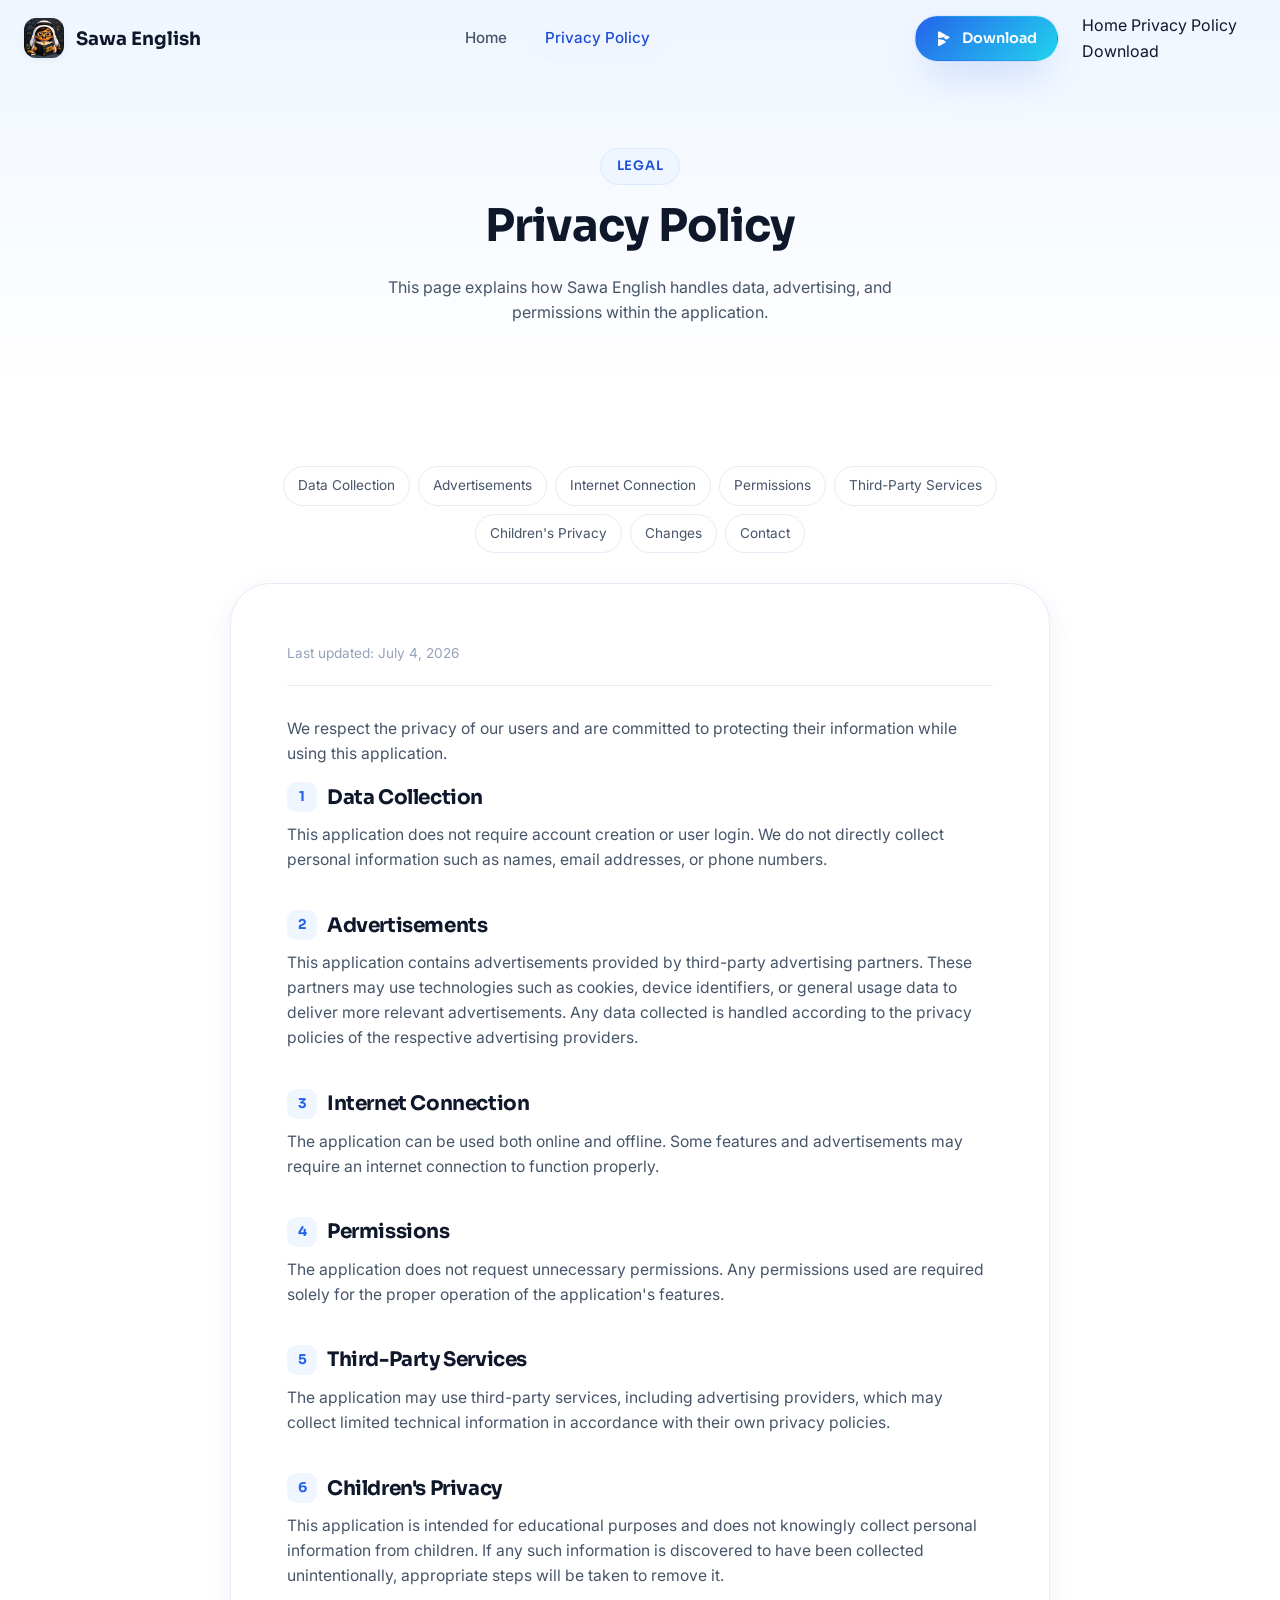
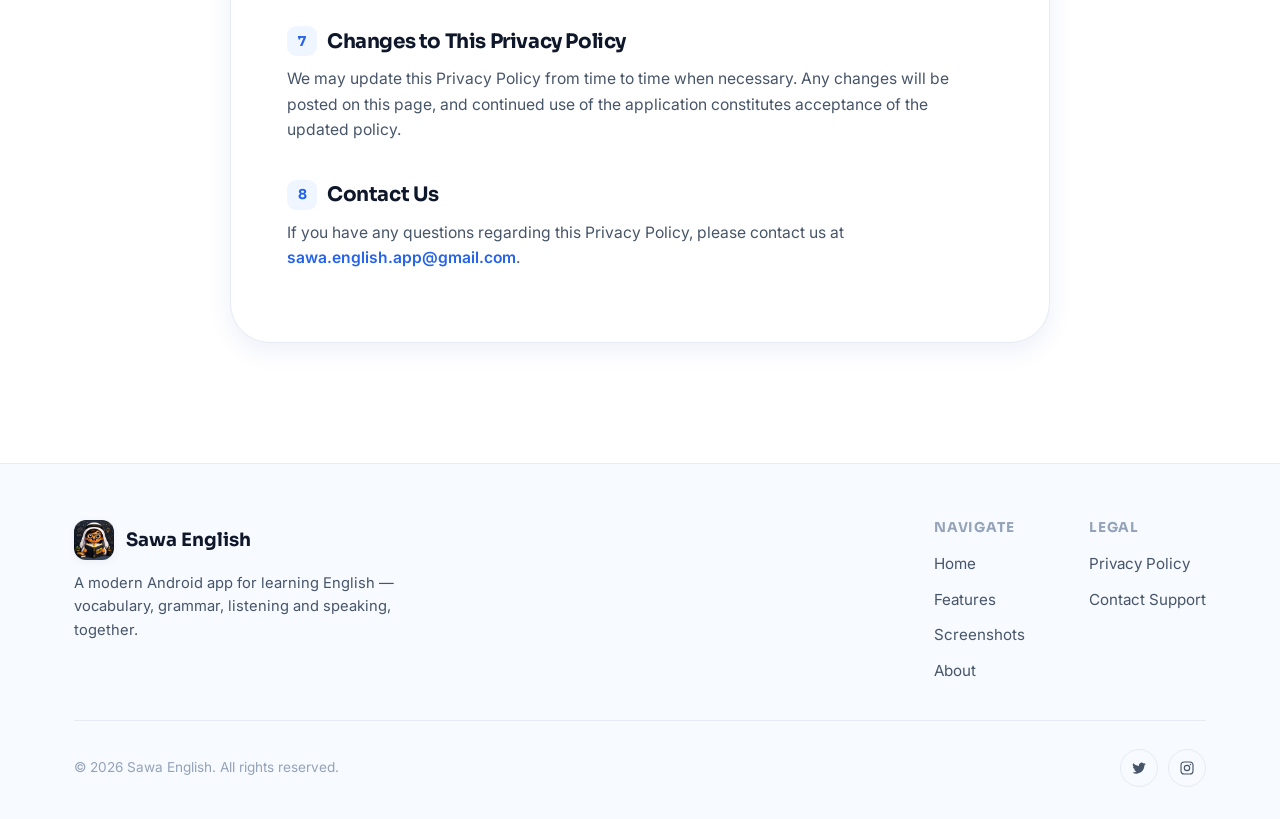
==== commit aba365ed: "Update privacy.html" ====
--- a/privacy.html
+++ b/privacy.html
@@ -59,7 +59,7 @@
       <div class="container">
         <span class="eyebrow">Legal</span>
         <h1>Privacy Policy</h1>
-        <p>This page explains what information Sawa English collects, how it is used, and the choices you have. Replace this placeholder text with your finalized policy before publishing.</p>
+        <p>This page explains how Sawa English handles data, advertising, and permissions within the application.</p>
       </div>
     </section>
 
@@ -68,91 +68,73 @@
       <div class="container">
 
         <nav class="legal-toc" aria-label="Policy sections">
-          <a href="#information-we-collect">Information We Collect</a>
-          <a href="#how-we-use">How We Use It</a>
-          <a href="#sharing">Data Sharing</a>
-          <a href="#advertising">Advertising</a>
-          <a href="#security">Security</a>
-          <a href="#your-choices">Your Choices</a>
+          <a href="#data-collection">Data Collection</a>
+          <a href="#advertisements">Advertisements</a>
+          <a href="#internet-connection">Internet Connection</a>
+          <a href="#permissions">Permissions</a>
+          <a href="#third-party">Third-Party Services</a>
           <a href="#children">Children's Privacy</a>
           <a href="#changes">Changes</a>
           <a href="#contact-us">Contact</a>
         </nav>
 
         <div class="legal-card reveal">
-          <span class="updated">Last updated: Placeholder Date — replace before publishing</span>
+          <span class="updated">Last updated: July 4, 2026</span>
 
           <p>
-            Sawa English ("we", "our", or "us") respects your privacy. This Privacy Policy describes
-            how we collect, use, and safeguard information when you use the Sawa English Android
-            application (the "App"). This is placeholder text and should be replaced with your
-            complete, reviewed privacy policy prior to launch.
+            We respect the privacy of our users and are committed to protecting their information
+            while using this application.
           </p>
 
-          <h2 id="information-we-collect"><span class="num">1</span> Information We Collect</h2>
-          <p>We may collect the following types of information when you use the App:</p>
-          <ul>
-            <li>Account information, such as your name and email address, if you choose to create an account.</li>
-            <li>Usage data, such as lessons completed, streaks, and in-app progress.</li>
-            <li>Device information, such as device model, operating system version, and language settings.</li>
-            <li>Diagnostic data, such as crash reports, used to improve app stability.</li>
-          </ul>
-
-          <h2 id="how-we-use"><span class="num">2</span> How We Use Your Information</h2>
-          <p>Information collected is used to operate, maintain, and improve the App, including to:</p>
-          <ul>
-            <li>Personalize your learning path and track your progress.</li>
-            <li>Respond to support requests and communicate important updates.</li>
-            <li>Monitor performance and fix technical issues.</li>
-            <li>Analyze aggregated usage trends to improve features.</li>
-          </ul>
-
-          <h2 id="sharing"><span class="num">3</span> Data Sharing</h2>
+          <h2 id="data-collection"><span class="num">1</span> Data Collection</h2>
           <p>
-            We do not sell your personal information. We may share limited information with trusted
-            service providers who help us operate the App (such as analytics or cloud hosting
-            providers), and only to the extent necessary for them to perform their services.
+            This application does not require account creation or user login. We do not directly
+            collect personal information such as names, email addresses, or phone numbers.
           </p>
 
-          <h2 id="advertising"><span class="num">4</span> Advertising</h2>
+          <h2 id="advertisements"><span class="num">2</span> Advertisements</h2>
           <p>
-            The App may display advertisements provided by third-party advertising networks, such as
-            AppLovin, which may use device identifiers and usage data to deliver relevant ads. These
-            networks operate under their own privacy policies, and you may have choices regarding
-            personalized advertising through your device settings.
+            This application contains advertisements provided by third-party advertising partners.
+            These partners may use technologies such as cookies, device identifiers, or general usage
+            data to deliver more relevant advertisements. Any data collected is handled according to
+            the privacy policies of the respective advertising providers.
           </p>
 
-          <h2 id="security"><span class="num">5</span> Data Security</h2>
+          <h2 id="internet-connection"><span class="num">3</span> Internet Connection</h2>
           <p>
-            We use reasonable administrative and technical safeguards to protect your information.
-            However, no method of transmission or storage is completely secure, and we cannot
-            guarantee absolute security.
+            The application can be used both online and offline. Some features and advertisements may
+            require an internet connection to function properly.
           </p>
 
-          <h2 id="your-choices"><span class="num">6</span> Your Choices</h2>
+          <h2 id="permissions"><span class="num">4</span> Permissions</h2>
           <p>
-            You may access, update, or request deletion of your account information at any time by
-            contacting us. You can also manage certain permissions, such as notifications, directly
-            from your device settings.
+            The application does not request unnecessary permissions. Any permissions used are
+            required solely for the proper operation of the application's features.
           </p>
 
-          <h2 id="children"><span class="num">7</span> Children's Privacy</h2>
+          <h2 id="third-party"><span class="num">5</span> Third-Party Services</h2>
           <p>
-            The App is not directed at children under the age of 13, and we do not knowingly collect
-            personal information from children under 13. If you believe a child has provided us with
-            personal information, please contact us so we can remove it.
+            The application may use third-party services, including advertising providers, which may
+            collect limited technical information in accordance with their own privacy policies.
           </p>
 
-          <h2 id="changes"><span class="num">8</span> Changes to This Policy</h2>
+          <h2 id="children"><span class="num">6</span> Children's Privacy</h2>
           <p>
-            We may update this Privacy Policy from time to time. Any changes will be posted on this
-            page with a revised "Last updated" date. Continued use of the App after changes are
-            posted constitutes acceptance of the updated policy.
+            This application is intended for educational purposes and does not knowingly collect
+            personal information from children. If any such information is discovered to have been
+            collected unintentionally, appropriate steps will be taken to remove it.
           </p>
 
-          <h2 id="contact-us"><span class="num">9</span> Contact Us</h2>
+          <h2 id="changes"><span class="num">7</span> Changes to This Privacy Policy</h2>
           <p>
-            If you have any questions about this Privacy Policy, please contact us at
+            We may update this Privacy Policy from time to time when necessary. Any changes will be
+            posted on this page, and continued use of the application constitutes acceptance of the
+            updated policy.
+          </p>
+
+          <h2 id="contact-us"><span class="num">8</span> Contact Us</h2>
+          <p>
+            If you have any questions regarding this Privacy Policy, please contact us at
             <a href="mailto:sawa.english.app@gmail.com" style="color:var(--color-primary); font-weight:600;">sawa.english.app@gmail.com</a>.
           </p>
         </div>
